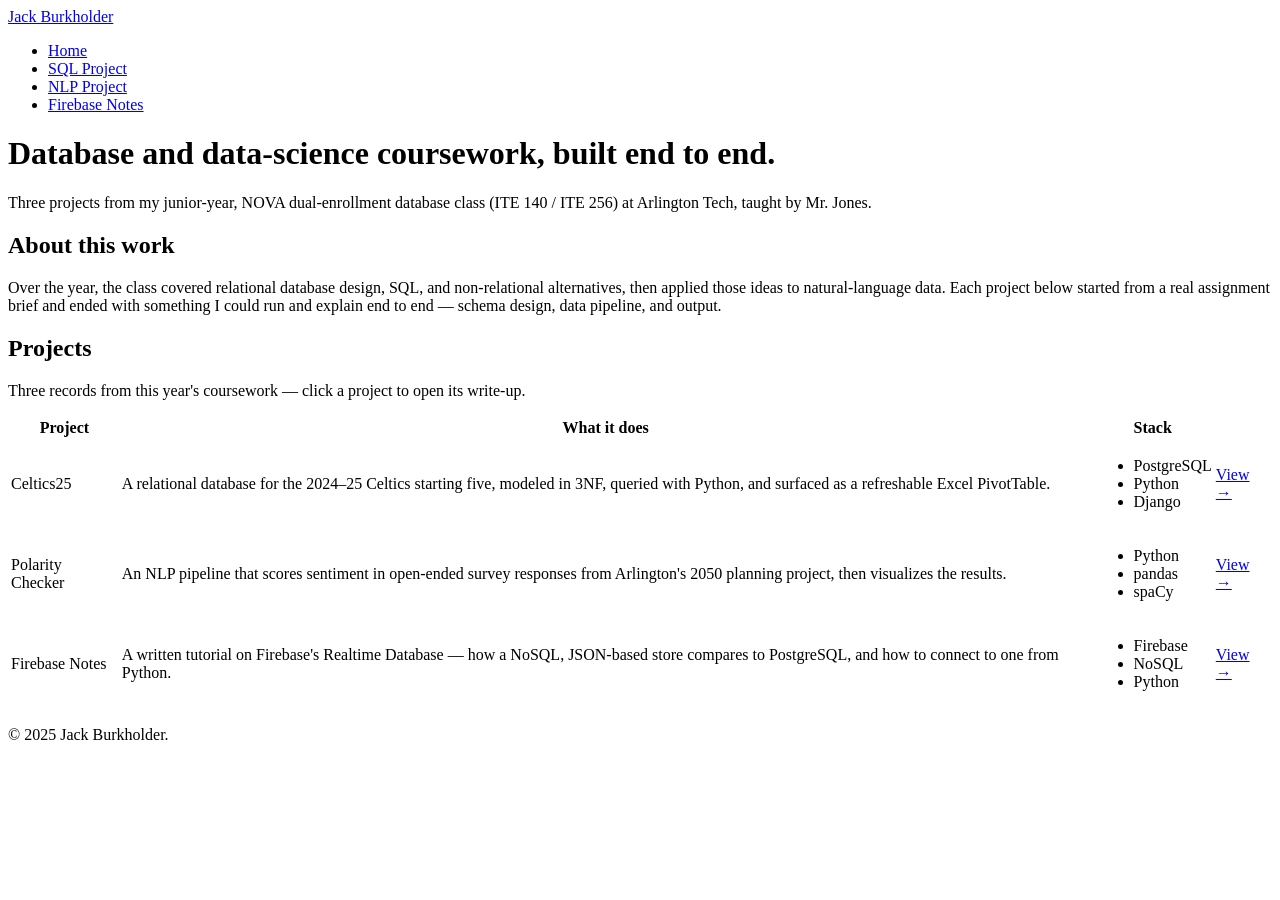
==== index.html @ 64e08ac7 "<style>: Updated CSS and fixed centering issue." ====
<!-- index.html -->
<!DOCTYPE html>
<html lang="en">
<head>
  <meta charset="UTF-8" />
  <meta name="viewport" content="width=device-width, initial-scale=1.0" />
  <title>Jack Burkholder — Database &amp; Data Science Portfolio</title>
  <link rel="preconnect" href="https://fonts.googleapis.com">
  <link rel="preconnect" href="https://fonts.gstatic.com" crossorigin>
  <link href="https://fonts.googleapis.com/css2?family=Fraunces:opsz,wght@9..144,400;9..144,500;9..144,600&family=Inter:wght@400;500;600&family=IBM+Plex+Mono:wght@400;500&display=swap" rel="stylesheet">
  <link rel="stylesheet" href="styles.css">
</head>
<body>

  <nav class="site-nav">
    <div class="wrap">
      <a class="wordmark" href="index.html">Jack Burkholder</a>
      <ul>
        <li><a href="index.html" aria-current="page">Home</a></li>
        <li><a href="celtics25.html">SQL Project</a></li>
        <li><a href="polarity-checker.html">NLP Project</a></li>
        <li><a href="firebase-tutorial.html">Firebase Notes</a></li>
      </ul>
    </div>
  </nav>

  <header class="hero wrap">
    <h1>Database and data-science coursework, built end to end.</h1>
    <p class="tagline">Three projects from my junior-year, NOVA dual-enrollment database class (ITE 140 / ITE 256) at Arlington Tech, taught by Mr. Jones.</p>
  </header>

  <main class="wrap">
    <section id="about">
      <h2>About this work</h2>
      <div class="lede-block">
        <p>Over the year, the class covered relational database design, SQL, and non-relational alternatives, then applied those ideas to natural-language data. Each project below started from a real assignment brief and ended with something I could run and explain end to end — schema design, data pipeline, and output.</p>
      </div>
    </section>

    <section id="projects">
      <h2>Projects</h2>
      <p class="records-note">Three records from this year's coursework — click a project to open its write-up.</p>
      <table class="records">
        <thead>
          <tr>
            <th scope="col">Project</th>
            <th scope="col">What it does</th>
            <th scope="col">Stack</th>
            <th scope="col"></th>
          </tr>
        </thead>
        <tbody>
          <tr>
            <td class="rec-name">Celtics25</td>
            <td class="rec-desc">A relational database for the 2024–25 Celtics starting five, modeled in 3NF, queried with Python, and surfaced as a refreshable Excel PivotTable.</td>
            <td>
              <ul class="stack">
                <li>PostgreSQL</li>
                <li>Python</li>
                <li>Django</li>
              </ul>
            </td>
            <td class="rec-link"><a href="celtics25.html">View →</a></td>
          </tr>
          <tr>
            <td class="rec-name">Polarity Checker</td>
            <td class="rec-desc">An NLP pipeline that scores sentiment in open-ended survey responses from Arlington's 2050 planning project, then visualizes the results.</td>
            <td>
              <ul class="stack">
                <li>Python</li>
                <li>pandas</li>
                <li>spaCy</li>
              </ul>
            </td>
            <td class="rec-link"><a href="polarity-checker.html">View →</a></td>
          </tr>
          <tr>
            <td class="rec-name">Firebase Notes</td>
            <td class="rec-desc">A written tutorial on Firebase's Realtime Database — how a NoSQL, JSON-based store compares to PostgreSQL, and how to connect to one from Python.</td>
            <td>
              <ul class="stack">
                <li>Firebase</li>
                <li>NoSQL</li>
                <li>Python</li>
              </ul>
            </td>
            <td class="rec-link"><a href="firebase-tutorial.html">View →</a></td>
          </tr>
        </tbody>
      </table>
    </section>
  </main>

  <footer class="wrap">
    <p>&copy; 2025 Jack Burkholder.</p>
  </footer>

</body>
</html>
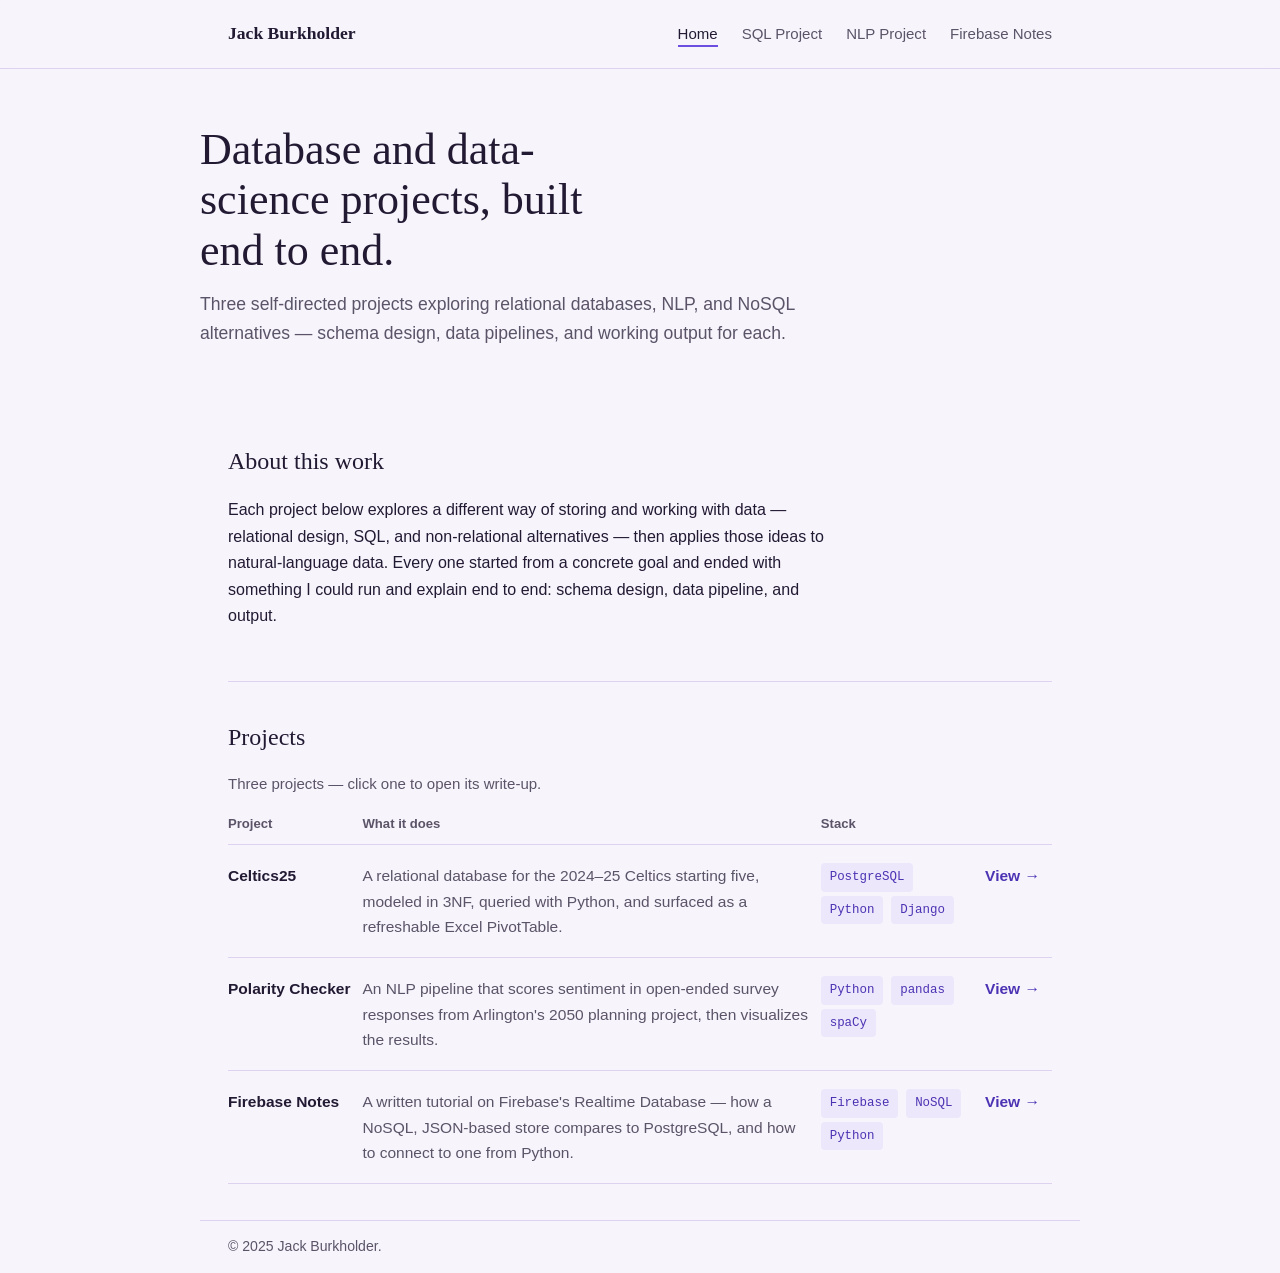
==== commit 5f70950e: "<fix>: Link fixes" ====
--- a/index.html
+++ b/index.html
@@ -25,21 +25,21 @@
   </nav>
 
   <header class="hero wrap">
-    <h1>Database and data-science coursework, built end to end.</h1>
-    <p class="tagline">Three projects from my junior-year, NOVA dual-enrollment database class (ITE 140 / ITE 256) at Arlington Tech, taught by Mr. Jones.</p>
+    <h1>Database and data-science projects, built end to end.</h1>
+    <p class="tagline">Three self-directed projects exploring relational databases, NLP, and NoSQL alternatives — schema design, data pipelines, and working output for each.</p>
   </header>
 
   <main class="wrap">
     <section id="about">
       <h2>About this work</h2>
       <div class="lede-block">
-        <p>Over the year, the class covered relational database design, SQL, and non-relational alternatives, then applied those ideas to natural-language data. Each project below started from a real assignment brief and ended with something I could run and explain end to end — schema design, data pipeline, and output.</p>
+        <p>Each project below explores a different way of storing and working with data — relational design, SQL, and non-relational alternatives — then applies those ideas to natural-language data. Every one started from a concrete goal and ended with something I could run and explain end to end: schema design, data pipeline, and output.</p>
       </div>
     </section>
 
     <section id="projects">
       <h2>Projects</h2>
-      <p class="records-note">Three records from this year's coursework — click a project to open its write-up.</p>
+      <p class="records-note">Three projects — click one to open its write-up.</p>
       <table class="records">
         <thead>
           <tr>
--- a/styles.css
+++ b/styles.css
@@ -0,0 +1,333 @@
+:root {
+  --bg: #f7f4fc;
+  --surface: #ffffff;
+  --ink: #221a33;
+  --ink-soft: #5b5468;
+  --accent: #6c4fe0;
+  --accent-ink: #4c33b3;
+  --accent-soft: #ede7fb;
+  --line: #ddd3f0;
+  --code-bg: #1e1a2e;
+  --code-text: #e7e2f5;
+  --code-key: #b9a3ff;
+ 
+  --font-display: "Fraunces", Georgia, serif;
+  --font-body: "Inter", -apple-system, BlinkMacSystemFont, "Segoe UI", sans-serif;
+  --font-mono: "IBM Plex Mono", ui-monospace, Menlo, Consolas, monospace;
+ 
+  --measure: 68ch;
+}
+ 
+* { box-sizing: border-box; }
+ 
+html { scroll-behavior: smooth; }
+ 
+body {
+  margin: 0;
+  background: var(--bg);
+  color: var(--ink);
+  font-family: var(--font-body);
+  font-size: 16px;
+  line-height: 1.65;
+}
+ 
+a {
+  color: var(--accent-ink);
+  text-decoration-color: var(--line);
+  text-underline-offset: 3px;
+}
+a:hover { text-decoration-color: currentColor; }
+a:focus-visible, button:focus-visible {
+  outline: 2px solid var(--accent);
+  outline-offset: 2px;
+}
+ 
+img { max-width: 100%; }
+ 
+/* ---------- layout shell ---------- */
+ 
+.wrap {
+  max-width: 880px;
+  margin: 0 auto;
+  padding: 0 1.75rem;
+}
+ 
+/* ---------- top nav ---------- */
+ 
+.site-nav {
+  position: sticky;
+  top: 0;
+  z-index: 20;
+  background: rgba(247, 244, 252, 0.92);
+  backdrop-filter: blur(6px);
+  border-bottom: 1px solid var(--line);
+}
+ 
+.site-nav .wrap {
+  display: flex;
+  align-items: baseline;
+  justify-content: space-between;
+  flex-wrap: wrap;
+  padding-top: 0.9rem;
+  padding-bottom: 0.9rem;
+}
+ 
+.site-nav .wrap ul { margin-top: 0.5rem; }
+ 
+.site-nav .wordmark {
+  font-family: var(--font-display);
+  font-weight: 600;
+  font-size: 1.1rem;
+  color: var(--ink);
+  text-decoration: none;
+}
+ 
+.site-nav ul {
+  list-style: none;
+  display: flex;
+  margin: 0;
+  padding: 0;
+  font-size: 0.94rem;
+}
+ 
+.site-nav li + li { margin-left: 1.5rem; }
+ 
+.site-nav a {
+  color: var(--ink-soft);
+  text-decoration: none;
+  padding-bottom: 3px;
+  border-bottom: 2px solid transparent;
+}
+ 
+.site-nav a:hover { color: var(--ink); }
+ 
+.site-nav a[aria-current="page"] {
+  color: var(--ink);
+  border-bottom-color: var(--accent);
+}
+ 
+/* ---------- hero / page header ---------- */
+ 
+.hero {
+  padding: 3.5rem 0 2.5rem;
+}
+ 
+.hero h1 {
+  font-family: var(--font-display);
+  font-weight: 500;
+  font-size: clamp(2rem, 4vw, 2.75rem);
+  line-height: 1.15;
+  margin: 0 0 0.85rem;
+  max-width: 18ch;
+}
+ 
+.hero .tagline {
+  font-size: 1.1rem;
+  color: var(--ink-soft);
+  max-width: var(--measure);
+  margin: 0 0 1.1rem;
+}
+ 
+.hero .lede {
+  max-width: var(--measure);
+  color: var(--ink-soft);
+}
+ 
+/* stack of technology pills, reused on index rows and project heroes */
+ 
+.stack {
+  display: flex;
+  flex-wrap: wrap;
+  margin: -0.25rem 0 0;
+  padding: 0;
+  list-style: none;
+}
+ 
+.stack li {
+  font-family: var(--font-mono);
+  font-size: 0.78rem;
+  color: var(--accent-ink);
+  background: var(--accent-soft);
+  border-radius: 4px;
+  padding: 0.25rem 0.55rem;
+  margin: 0.25rem 0.5rem 0 0;
+}
+ 
+/* ---------- content sections ---------- */
+ 
+section { padding: 2.25rem 0; }
+ 
+section + section { border-top: 1px solid var(--line); }
+ 
+h2 {
+  font-family: var(--font-display);
+  font-weight: 500;
+  font-size: 1.5rem;
+  margin: 0 0 0.9rem;
+}
+ 
+section > h2:not(:first-child) { margin-top: 0.25rem; }
+ 
+p { max-width: var(--measure); }
+ 
+.lede-block p + p { margin-top: 0.9rem; }
+ 
+ul.plain, ol.plain {
+  max-width: var(--measure);
+  padding-left: 1.25rem;
+}
+ul.plain li, ol.plain li { margin-bottom: 0.4rem; }
+ 
+blockquote {
+  margin: 1.25rem 0;
+  padding: 0.2rem 0 0.2rem 1.1rem;
+  border-left: 3px solid var(--accent);
+  max-width: var(--measure);
+  color: var(--ink-soft);
+  font-style: italic;
+}
+ 
+/* ---------- project index: table of records ---------- */
+ 
+.records {
+  width: 100%;
+  border-collapse: collapse;
+  font-size: 0.97rem;
+}
+ 
+.records-note {
+  color: var(--ink-soft);
+  margin: 0 0 1rem;
+  font-size: 0.94rem;
+}
+ 
+.records th {
+  text-align: left;
+  font-weight: 600;
+  color: var(--ink-soft);
+  font-size: 0.82rem;
+  padding: 0 0.75rem 0.6rem 0;
+  border-bottom: 1px solid var(--line);
+}
+ 
+.records td {
+  padding: 1.1rem 0.75rem 1.1rem 0;
+  border-bottom: 1px solid var(--line);
+  vertical-align: top;
+}
+ 
+.records tr:hover td { background: var(--accent-soft); }
+ 
+.records .rec-name {
+  font-weight: 600;
+  white-space: nowrap;
+}
+ 
+.records .rec-desc { color: var(--ink-soft); }
+ 
+.records .rec-link a {
+  white-space: nowrap;
+  font-weight: 600;
+  text-decoration: none;
+}
+.records .rec-link a:hover { text-decoration: underline; }
+ 
+@media (max-width: 640px) {
+  .records thead { display: none; }
+  .records, .records tbody, .records tr, .records td {
+    display: block;
+    width: 100%;
+  }
+  .records tr { padding: 1rem 0; border-bottom: 1px solid var(--line); }
+  .records td { border: none; padding: 0.2rem 0; }
+  .records .rec-link { margin-top: 0.5rem; }
+}
+ 
+/* ---------- resource list on project pages ---------- */
+ 
+.resources {
+  list-style: none;
+  margin: 0;
+  padding: 0;
+  max-width: var(--measure);
+}
+ 
+.resources li {
+  border-top: 1px solid var(--line);
+}
+.resources li:last-child { border-bottom: 1px solid var(--line); }
+ 
+.resources a {
+  display: block;
+  padding: 0.7rem 0;
+  text-decoration: none;
+  color: var(--ink);
+}
+ 
+.resources a:hover { color: var(--accent-ink); }
+ 
+.resources a::after {
+  content: "";
+}
+ 
+/* ---------- code ---------- */
+ 
+pre {
+  background: var(--code-bg);
+  color: var(--code-text);
+  padding: 1rem 1.2rem;
+  border-radius: 6px;
+  overflow-x: auto;
+  font-size: 0.86rem;
+  line-height: 1.55;
+}
+ 
+code {
+  font-family: var(--font-mono);
+}
+ 
+p code, li code {
+  background: var(--accent-soft);
+  color: var(--accent-ink);
+  padding: 0.1rem 0.35rem;
+  border-radius: 4px;
+  font-size: 0.88em;
+}
+ 
+/* ---------- comparison table (firebase page) ---------- */
+ 
+.data-table {
+  width: 100%;
+  border-collapse: collapse;
+  margin: 1.25rem 0;
+  font-size: 0.92rem;
+}
+ 
+.data-table th, .data-table td {
+  text-align: left;
+  padding: 0.6rem 0.8rem;
+  border: 1px solid var(--line);
+}
+ 
+.data-table thead th {
+  background: var(--accent-soft);
+  color: var(--accent-ink);
+}
+ 
+.data-table tbody tr:nth-child(even) { background: #fbfaff; }
+ 
+/* ---------- footer ---------- */
+ 
+.back-link {
+  display: inline-block;
+  margin: 0.5rem 0 0;
+  font-size: 0.95rem;
+}
+ 
+footer {
+  border-top: 1px solid var(--line);
+  margin-top: 3rem;
+  padding: 1.75rem 0 2.5rem;
+  color: var(--ink-soft);
+  font-size: 0.88rem;
+}
